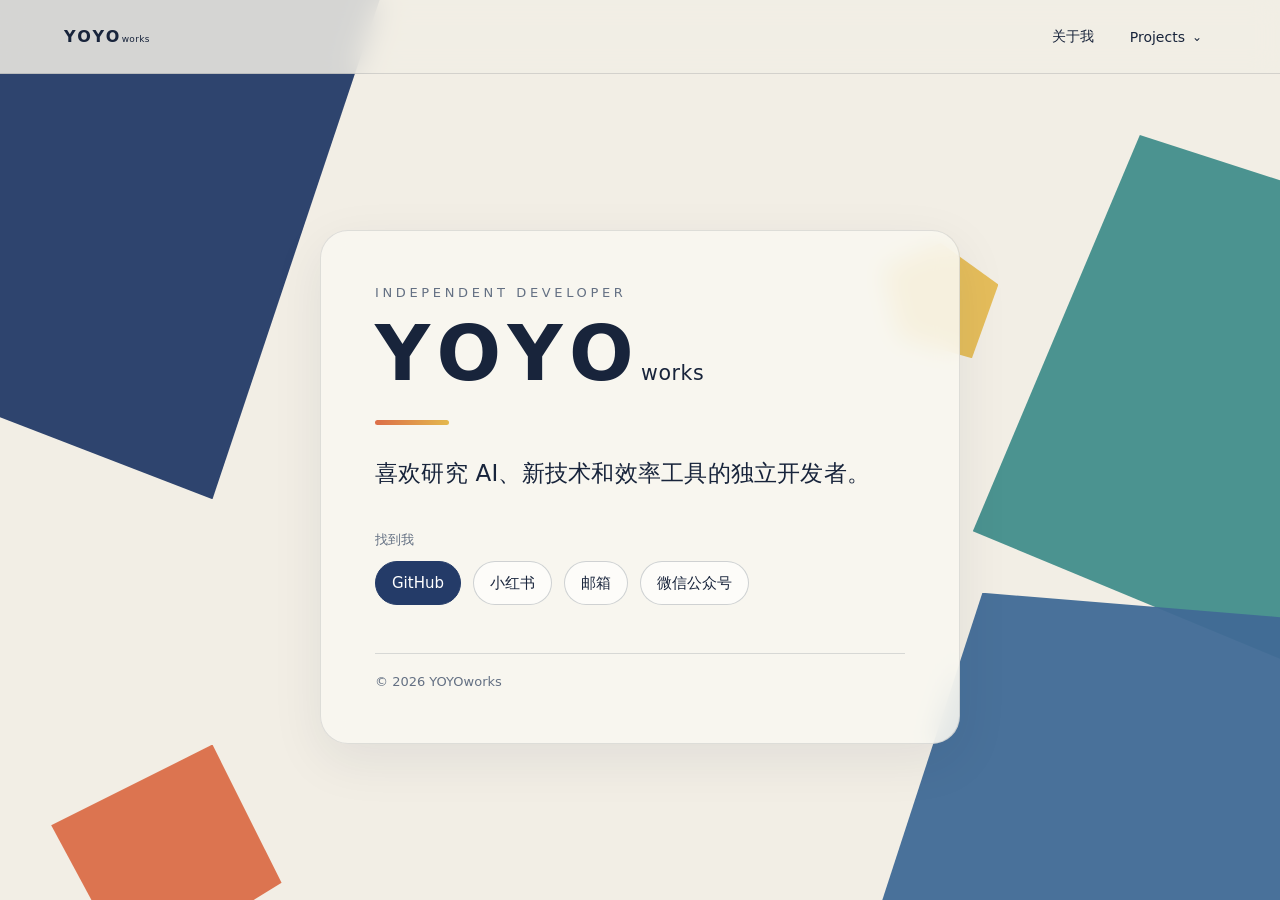
==== index.html @ 049c8920 "feat: publish YOYOworks personal site" ====
<!doctype html>
<html lang="zh-CN">
<head>
  <meta charset="utf-8">
  <meta name="viewport" content="width=device-width, initial-scale=1">
  <title>YOYOworks｜独立开发者</title>
  <meta name="description" content="YOYOworks：喜欢研究 AI、新技术和效率工具的独立开发者。">
  <meta name="theme-color" content="#f2eee5">
  <meta name="color-scheme" content="light">
  <link rel="canonical" href="https://yoyoworks.github.io/">
  <style>
    :root {
      --paper: #f2eee5;
      --ink: #18243b;
      --muted: #647083;
      --navy: #243b68;
      --blue: #416b96;
      --teal: #438f8c;
      --coral: #dc6e48;
      --gold: #e4b84d;
      --line: rgba(24, 36, 59, 0.14);
      --surface: rgba(249, 247, 241, 0.88);
      --surface-solid: #fbfaf6;
      --shadow: 0 18px 50px rgba(24, 36, 59, 0.13);
    }
    * { box-sizing: border-box; }
    html { scroll-behavior: smooth; }
    body {
      min-width: 320px;
      min-height: 100vh;
      margin: 0;
      color: var(--ink);
      background: var(--paper);
      font-family: Inter, ui-sans-serif, system-ui, -apple-system, BlinkMacSystemFont, "Segoe UI", "PingFang SC", "Hiragino Sans GB", "Microsoft YaHei", sans-serif;
      -webkit-font-smoothing: antialiased;
    }
    a, button, summary { -webkit-tap-highlight-color: transparent; }
    a:focus-visible, button:focus-visible, summary:focus-visible {
      outline: 3px solid rgba(65, 107, 150, 0.42);
      outline-offset: 3px;
    }
    .site-shell {
      position: relative;
      min-height: 100vh;
      overflow: hidden;
      isolation: isolate;
    }
    .site-nav {
      position: relative;
      z-index: 20;
      display: flex;
      align-items: center;
      justify-content: space-between;
      gap: 20px;
      min-height: 74px;
      padding: 16px clamp(20px, 5vw, 68px);
      border-bottom: 1px solid var(--line);
      background: rgba(242, 238, 229, 0.86);
      backdrop-filter: blur(14px);
      -webkit-backdrop-filter: blur(14px);
    }
    .brand {
      display: inline-flex;
      align-items: baseline;
      color: var(--ink);
      font-size: 16px;
      font-weight: 650;
      letter-spacing: 0.14em;
      text-decoration: none;
      white-space: nowrap;
    }
    .brand-works {
      font-size: 9px;
      font-weight: 400;
      letter-spacing: 0.04em;
    }
    .nav-links {
      display: flex;
      align-items: center;
      gap: 8px;
    }
    .nav-link, .projects-summary {
      display: inline-flex;
      align-items: center;
      min-height: 40px;
      padding: 0 14px;
      border: 0;
      border-radius: 999px;
      color: var(--ink);
      background: transparent;
      font: inherit;
      font-size: 14px;
      text-decoration: none;
      cursor: pointer;
      transition: background 160ms ease;
    }
    .nav-link:hover, .projects-summary:hover { background: rgba(255, 255, 255, 0.72); }
    .projects-menu { position: relative; }
    .projects-summary { list-style: none; }
    .projects-summary::-webkit-details-marker { display: none; }
    .projects-summary::after {
      content: "⌄";
      margin-left: 7px;
      font-size: 12px;
      transition: transform 160ms ease;
    }
    .projects-menu[open] .projects-summary::after { transform: rotate(180deg); }
    .projects-list {
      position: absolute;
      top: calc(100% + 10px);
      right: 0;
      width: 220px;
      padding: 8px;
      border: 1px solid var(--line);
      border-radius: 16px;
      background: rgba(251, 249, 243, 0.98);
      box-shadow: var(--shadow);
      backdrop-filter: blur(14px);
      -webkit-backdrop-filter: blur(14px);
    }
    .project-item {
      display: block;
      padding: 12px 13px;
      border-radius: 11px;
      color: var(--ink);
      text-decoration: none;
      transition: background 160ms ease;
    }
    .project-item:hover { background: rgba(65, 107, 150, 0.10); }
    .project-title {
      display: flex;
      align-items: center;
      justify-content: space-between;
      gap: 10px;
      font-size: 14px;
      font-weight: 600;
    }
    .project-meta {
      display: block;
      margin-top: 4px;
      color: var(--muted);
      font-size: 12px;
    }
    .hero {
      display: grid;
      min-height: calc(100vh - 74px);
      place-items: center;
      padding: clamp(40px, 8vw, 96px) 20px;
    }
    .hero-card {
      width: min(100%, 640px);
      padding: clamp(28px, 6vw, 54px);
      border: 1px solid rgba(24, 36, 59, 0.12);
      border-radius: 28px;
      background: var(--surface);
      box-shadow: 0 16px 52px rgba(24, 36, 59, 0.08);
      backdrop-filter: blur(12px);
      -webkit-backdrop-filter: blur(12px);
    }
    .eyebrow {
      margin: 0 0 16px;
      color: var(--muted);
      font-size: 13px;
      letter-spacing: 0.28em;
      text-transform: uppercase;
    }
    .hero-name {
      display: inline-flex;
      align-items: baseline;
      margin: 0;
      color: var(--ink);
      font-size: clamp(46px, 10vw, 76px);
      line-height: 1;
      letter-spacing: 0.12em;
    }
    .hero-name-main { font-weight: 560; }
    .hero-name-works {
      margin-left: -0.08em;
      font-size: 0.27em;
      font-weight: 400;
      letter-spacing: 0.03em;
    }
    .accent-line {
      width: 74px;
      height: 5px;
      margin: 28px 0;
      border-radius: 999px;
      background: linear-gradient(90deg, var(--coral), var(--gold));
    }
    .intro {
      max-width: 500px;
      margin: 0;
      font-size: clamp(19px, 3vw, 23px);
      line-height: 1.75;
      letter-spacing: 0.01em;
    }
    .contact-block { margin-top: 38px; }
    .contact-label {
      margin: 0 0 12px;
      color: var(--muted);
      font-size: 13px;
    }
    .contact-links {
      display: flex;
      flex-wrap: wrap;
      gap: 12px;
    }
    .contact-link {
      display: inline-flex;
      align-items: center;
      justify-content: center;
      min-height: 44px;
      padding: 0.7rem 1rem;
      border: 1px solid rgba(24, 36, 59, 0.20);
      border-radius: 999px;
      color: var(--ink);
      background: rgba(255, 255, 255, 0.64);
      font: inherit;
      font-size: 15px;
      text-decoration: none;
      cursor: pointer;
      transition: transform 160ms ease, background 160ms ease, border-color 160ms ease;
    }
    .contact-link:hover {
      transform: translateY(-2px);
      border-color: var(--blue);
      background: #fff;
    }
    .contact-link.primary {
      border-color: var(--navy);
      color: #fff;
      background: var(--navy);
    }
    .contact-link.primary:hover { background: var(--blue); }
    .site-footer {
      margin-top: 48px;
      padding-top: 20px;
      border-top: 1px solid var(--line);
      color: var(--muted);
      font-size: 13px;
    }
    .shape {
      position: absolute;
      z-index: -1;
      opacity: 0.95;
      pointer-events: none;
    }
    .shape-a {
      width: min(44vw, 620px);
      height: min(46vw, 610px);
      left: -12vw;
      top: -7vw;
      background: var(--navy);
      clip-path: polygon(0 0, 100% 0, 65% 100%, 0 76%);
    }
    .shape-b {
      width: min(29vw, 430px);
      height: min(43vw, 570px);
      right: -5vw;
      top: 15vh;
      background: var(--teal);
      clip-path: polygon(45% 0, 100% 12%, 100% 100%, 0 72%);
    }
    .shape-c {
      width: min(43vw, 650px);
      height: min(33vw, 470px);
      right: -9vw;
      bottom: -9vw;
      background: var(--blue);
      clip-path: polygon(25% 0, 100% 8%, 100% 100%, 0 100%);
    }
    .shape-d {
      width: clamp(150px, 18vw, 260px);
      height: clamp(150px, 18vw, 260px);
      left: 4vw;
      bottom: -75px;
      background: var(--coral);
      clip-path: polygon(0 35%, 70% 0, 100% 60%, 35% 100%);
    }
    .shape-e {
      width: clamp(82px, 9vw, 132px);
      height: clamp(82px, 9vw, 132px);
      right: 22vw;
      top: 27vh;
      background: var(--gold);
      clip-path: polygon(50% 0, 100% 36%, 77% 100%, 14% 82%, 0 22%);
      opacity: 0.9;
    }
    .qr-dialog {
      width: min(calc(100% - 32px), 360px);
      padding: 0;
      border: 1px solid rgba(24, 36, 59, 0.16);
      border-radius: 24px;
      color: var(--ink);
      background: var(--surface-solid);
      box-shadow: var(--shadow);
    }
    .qr-dialog::backdrop {
      background: rgba(19, 28, 45, 0.55);
      backdrop-filter: blur(8px);
      -webkit-backdrop-filter: blur(8px);
    }
    .qr-content {
      padding: 24px;
      text-align: center;
    }
    .qr-title {
      margin: 0;
      font-size: 21px;
      font-weight: 600;
    }
    .qr-copy {
      margin: 8px 0 18px;
      color: var(--muted);
      font-size: 14px;
      line-height: 1.6;
    }
    .qr-image {
      display: block;
      width: min(100%, 250px);
      height: auto;
      margin: 0 auto 20px;
      border: 10px solid #fff;
      border-radius: 14px;
      outline: 1px solid rgba(24, 36, 59, 0.12);
    }
    .close-button {
      width: 100%;
      min-height: 44px;
      border: 0;
      border-radius: 999px;
      color: #fff;
      background: var(--navy);
      font: inherit;
      cursor: pointer;
    }
    .close-button:hover { background: var(--blue); }
    @media (max-width: 640px) {
      .site-nav {
        min-height: 66px;
        padding: 12px 16px;
      }
      .brand { font-size: 14px; }
      .nav-link, .projects-summary {
        min-height: 38px;
        padding: 0 10px;
        font-size: 13px;
      }
      .projects-list { width: 196px; }
      .hero {
        min-height: calc(100vh - 66px);
        padding: 42px 16px 52px;
      }
      .hero-card { border-radius: 24px; }
      .shape-a {
        width: 72vw;
        height: 66vw;
        left: -34vw;
        top: 34px;
      }
      .shape-b {
        width: 52vw;
        height: 70vw;
        right: -27vw;
        top: 18vh;
      }
      .shape-c {
        width: 75vw;
        height: 55vw;
        right: -32vw;
        bottom: -18vw;
      }
      .shape-d {
        left: -45px;
        bottom: -65px;
      }
      .shape-e {
        right: 3vw;
        top: 30vh;
      }
    }
    @media (prefers-reduced-motion: reduce) {
      html { scroll-behavior: auto; }
      *, *::before, *::after {
        transition-duration: 0.01ms !important;
        animation-duration: 0.01ms !important;
        animation-iteration-count: 1 !important;
      }
    }
  </style>
</head>
<body>
  <div class="site-shell">
    <header class="site-nav">
      <a class="brand" href="#about" aria-label="返回关于我">YOYO<span class="brand-works">works</span></a>
      <nav class="nav-links" aria-label="主导航">
        <a class="nav-link" href="#about">关于我</a>
        <details class="projects-menu">
          <summary class="projects-summary">Projects</summary>
          <div class="projects-list">
            <a class="project-item" href="https://yoyoworks.github.io/ai_free_quota/" target="_blank" rel="noreferrer">
              <span class="project-title">Free AI Quota<span aria-hidden="true">↗</span></span>
              <span class="project-meta">AI 免费额度清单</span>
            </a>
          </div>
        </details>
      </nav>
    </header>
    <div class="shape shape-a" aria-hidden="true"></div>
    <div class="shape shape-b" aria-hidden="true"></div>
    <div class="shape shape-c" aria-hidden="true"></div>
    <div class="shape shape-d" aria-hidden="true"></div>
    <div class="shape shape-e" aria-hidden="true"></div>
    <main id="about" class="hero">
      <article class="hero-card">
        <p class="eyebrow">Independent Developer</p>
        <h1 class="hero-name"><span class="hero-name-main">YOYO</span><span class="hero-name-works">works</span></h1>
        <div class="accent-line" aria-hidden="true"></div>
        <p class="intro">喜欢研究 AI、新技术和效率工具的独立开发者。</p>
        <section class="contact-block" aria-labelledby="contact-heading">
          <p id="contact-heading" class="contact-label">找到我</p>
          <div class="contact-links">
            <a class="contact-link primary" href="https://github.com/yoyoworks" target="_blank" rel="noreferrer">GitHub</a>
            <a class="contact-link" href="https://xhslink.cn/m/5k2MaxMFcjo" target="_blank" rel="noreferrer">小红书</a>
            <a class="contact-link" href="mailto:yoyoworks2026@outlook.com">邮箱</a>
            <button id="wechat-open" class="contact-link" type="button">微信公众号</button>
          </div>
        </section>
        <footer class="site-footer">© 2026 YOYOworks</footer>
      </article>
    </main>
  </div>
  <dialog id="wechat-dialog" class="qr-dialog" aria-labelledby="qr-title">
    <div class="qr-content">
      <h2 id="qr-title" class="qr-title">微信公众号</h2>
      <p class="qr-copy">使用微信扫描二维码关注。</p>
      <img class="qr-image" src="assets/wechat-qr.jpg" alt="YOYOworks 微信公众号二维码" width="430" height="430">
      <button id="wechat-close" class="close-button" type="button">关闭</button>
    </div>
  </dialog>
  <script>
    const projectsMenu = document.querySelector('.projects-menu');
    const wechatDialog = document.getElementById('wechat-dialog');
    const wechatOpen = document.getElementById('wechat-open');
    const wechatClose = document.getElementById('wechat-close');
    document.addEventListener('click', (event) => {
      if (projectsMenu && !projectsMenu.contains(event.target)) projectsMenu.removeAttribute('open');
    });
    wechatOpen.addEventListener('click', () => {
      if (typeof wechatDialog.showModal === 'function') wechatDialog.showModal();
      else wechatDialog.setAttribute('open', '');
    });
    wechatClose.addEventListener('click', () => wechatDialog.close());
    wechatDialog.addEventListener('click', (event) => {
      const rect = wechatDialog.getBoundingClientRect();
      const inside = event.clientX >= rect.left && event.clientX <= rect.right && event.clientY >= rect.top && event.clientY <= rect.bottom;
      if (!inside) wechatDialog.close();
    });
  </script>
</body>
</html>
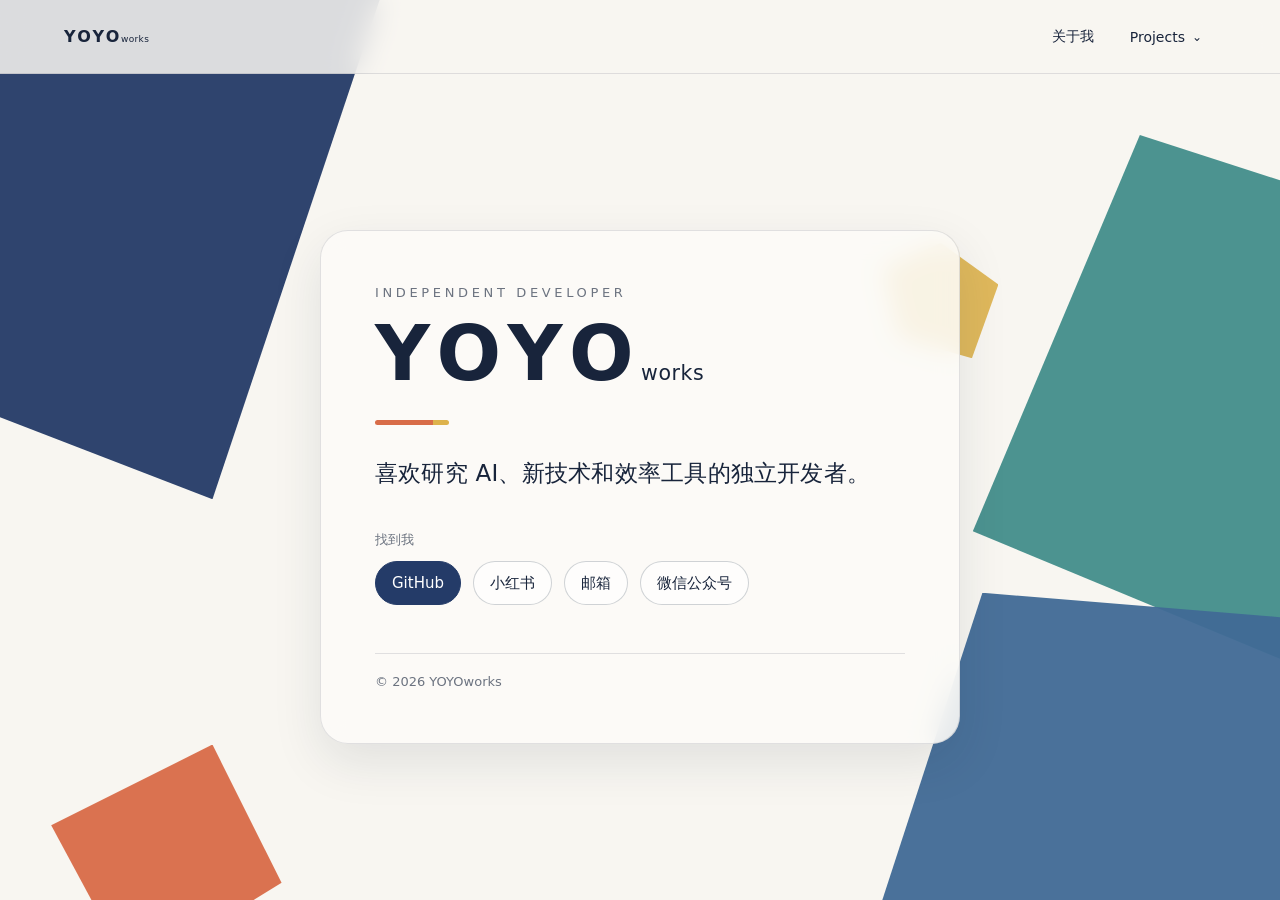
==== commit b7333f80: "feat: unify site visual theme" ====
--- a/index.html
+++ b/index.html
@@ -5,389 +5,11 @@
   <meta name="viewport" content="width=device-width, initial-scale=1">
   <title>YOYOworks｜独立开发者</title>
   <meta name="description" content="YOYOworks：喜欢研究 AI、新技术和效率工具的独立开发者。">
-  <meta name="theme-color" content="#f2eee5">
+  <meta name="theme-color" content="#f8f6f1">
   <meta name="color-scheme" content="light">
   <link rel="canonical" href="https://yoyoworks.github.io/">
-  <style>
-    :root {
-      --paper: #f2eee5;
-      --ink: #18243b;
-      --muted: #647083;
-      --navy: #243b68;
-      --blue: #416b96;
-      --teal: #438f8c;
-      --coral: #dc6e48;
-      --gold: #e4b84d;
-      --line: rgba(24, 36, 59, 0.14);
-      --surface: rgba(249, 247, 241, 0.88);
-      --surface-solid: #fbfaf6;
-      --shadow: 0 18px 50px rgba(24, 36, 59, 0.13);
-    }
-    * { box-sizing: border-box; }
-    html { scroll-behavior: smooth; }
-    body {
-      min-width: 320px;
-      min-height: 100vh;
-      margin: 0;
-      color: var(--ink);
-      background: var(--paper);
-      font-family: Inter, ui-sans-serif, system-ui, -apple-system, BlinkMacSystemFont, "Segoe UI", "PingFang SC", "Hiragino Sans GB", "Microsoft YaHei", sans-serif;
-      -webkit-font-smoothing: antialiased;
-    }
-    a, button, summary { -webkit-tap-highlight-color: transparent; }
-    a:focus-visible, button:focus-visible, summary:focus-visible {
-      outline: 3px solid rgba(65, 107, 150, 0.42);
-      outline-offset: 3px;
-    }
-    .site-shell {
-      position: relative;
-      min-height: 100vh;
-      overflow: hidden;
-      isolation: isolate;
-    }
-    .site-nav {
-      position: relative;
-      z-index: 20;
-      display: flex;
-      align-items: center;
-      justify-content: space-between;
-      gap: 20px;
-      min-height: 74px;
-      padding: 16px clamp(20px, 5vw, 68px);
-      border-bottom: 1px solid var(--line);
-      background: rgba(242, 238, 229, 0.86);
-      backdrop-filter: blur(14px);
-      -webkit-backdrop-filter: blur(14px);
-    }
-    .brand {
-      display: inline-flex;
-      align-items: baseline;
-      color: var(--ink);
-      font-size: 16px;
-      font-weight: 650;
-      letter-spacing: 0.14em;
-      text-decoration: none;
-      white-space: nowrap;
-    }
-    .brand-works {
-      font-size: 9px;
-      font-weight: 400;
-      letter-spacing: 0.04em;
-    }
-    .nav-links {
-      display: flex;
-      align-items: center;
-      gap: 8px;
-    }
-    .nav-link, .projects-summary {
-      display: inline-flex;
-      align-items: center;
-      min-height: 40px;
-      padding: 0 14px;
-      border: 0;
-      border-radius: 999px;
-      color: var(--ink);
-      background: transparent;
-      font: inherit;
-      font-size: 14px;
-      text-decoration: none;
-      cursor: pointer;
-      transition: background 160ms ease;
-    }
-    .nav-link:hover, .projects-summary:hover { background: rgba(255, 255, 255, 0.72); }
-    .projects-menu { position: relative; }
-    .projects-summary { list-style: none; }
-    .projects-summary::-webkit-details-marker { display: none; }
-    .projects-summary::after {
-      content: "⌄";
-      margin-left: 7px;
-      font-size: 12px;
-      transition: transform 160ms ease;
-    }
-    .projects-menu[open] .projects-summary::after { transform: rotate(180deg); }
-    .projects-list {
-      position: absolute;
-      top: calc(100% + 10px);
-      right: 0;
-      width: 220px;
-      padding: 8px;
-      border: 1px solid var(--line);
-      border-radius: 16px;
-      background: rgba(251, 249, 243, 0.98);
-      box-shadow: var(--shadow);
-      backdrop-filter: blur(14px);
-      -webkit-backdrop-filter: blur(14px);
-    }
-    .project-item {
-      display: block;
-      padding: 12px 13px;
-      border-radius: 11px;
-      color: var(--ink);
-      text-decoration: none;
-      transition: background 160ms ease;
-    }
-    .project-item:hover { background: rgba(65, 107, 150, 0.10); }
-    .project-title {
-      display: flex;
-      align-items: center;
-      justify-content: space-between;
-      gap: 10px;
-      font-size: 14px;
-      font-weight: 600;
-    }
-    .project-meta {
-      display: block;
-      margin-top: 4px;
-      color: var(--muted);
-      font-size: 12px;
-    }
-    .hero {
-      display: grid;
-      min-height: calc(100vh - 74px);
-      place-items: center;
-      padding: clamp(40px, 8vw, 96px) 20px;
-    }
-    .hero-card {
-      width: min(100%, 640px);
-      padding: clamp(28px, 6vw, 54px);
-      border: 1px solid rgba(24, 36, 59, 0.12);
-      border-radius: 28px;
-      background: var(--surface);
-      box-shadow: 0 16px 52px rgba(24, 36, 59, 0.08);
-      backdrop-filter: blur(12px);
-      -webkit-backdrop-filter: blur(12px);
-    }
-    .eyebrow {
-      margin: 0 0 16px;
-      color: var(--muted);
-      font-size: 13px;
-      letter-spacing: 0.28em;
-      text-transform: uppercase;
-    }
-    .hero-name {
-      display: inline-flex;
-      align-items: baseline;
-      margin: 0;
-      color: var(--ink);
-      font-size: clamp(46px, 10vw, 76px);
-      line-height: 1;
-      letter-spacing: 0.12em;
-    }
-    .hero-name-main { font-weight: 560; }
-    .hero-name-works {
-      margin-left: -0.08em;
-      font-size: 0.27em;
-      font-weight: 400;
-      letter-spacing: 0.03em;
-    }
-    .accent-line {
-      width: 74px;
-      height: 5px;
-      margin: 28px 0;
-      border-radius: 999px;
-      background: linear-gradient(90deg, var(--coral), var(--gold));
-    }
-    .intro {
-      max-width: 500px;
-      margin: 0;
-      font-size: clamp(19px, 3vw, 23px);
-      line-height: 1.75;
-      letter-spacing: 0.01em;
-    }
-    .contact-block { margin-top: 38px; }
-    .contact-label {
-      margin: 0 0 12px;
-      color: var(--muted);
-      font-size: 13px;
-    }
-    .contact-links {
-      display: flex;
-      flex-wrap: wrap;
-      gap: 12px;
-    }
-    .contact-link {
-      display: inline-flex;
-      align-items: center;
-      justify-content: center;
-      min-height: 44px;
-      padding: 0.7rem 1rem;
-      border: 1px solid rgba(24, 36, 59, 0.20);
-      border-radius: 999px;
-      color: var(--ink);
-      background: rgba(255, 255, 255, 0.64);
-      font: inherit;
-      font-size: 15px;
-      text-decoration: none;
-      cursor: pointer;
-      transition: transform 160ms ease, background 160ms ease, border-color 160ms ease;
-    }
-    .contact-link:hover {
-      transform: translateY(-2px);
-      border-color: var(--blue);
-      background: #fff;
-    }
-    .contact-link.primary {
-      border-color: var(--navy);
-      color: #fff;
-      background: var(--navy);
-    }
-    .contact-link.primary:hover { background: var(--blue); }
-    .site-footer {
-      margin-top: 48px;
-      padding-top: 20px;
-      border-top: 1px solid var(--line);
-      color: var(--muted);
-      font-size: 13px;
-    }
-    .shape {
-      position: absolute;
-      z-index: -1;
-      opacity: 0.95;
-      pointer-events: none;
-    }
-    .shape-a {
-      width: min(44vw, 620px);
-      height: min(46vw, 610px);
-      left: -12vw;
-      top: -7vw;
-      background: var(--navy);
-      clip-path: polygon(0 0, 100% 0, 65% 100%, 0 76%);
-    }
-    .shape-b {
-      width: min(29vw, 430px);
-      height: min(43vw, 570px);
-      right: -5vw;
-      top: 15vh;
-      background: var(--teal);
-      clip-path: polygon(45% 0, 100% 12%, 100% 100%, 0 72%);
-    }
-    .shape-c {
-      width: min(43vw, 650px);
-      height: min(33vw, 470px);
-      right: -9vw;
-      bottom: -9vw;
-      background: var(--blue);
-      clip-path: polygon(25% 0, 100% 8%, 100% 100%, 0 100%);
-    }
-    .shape-d {
-      width: clamp(150px, 18vw, 260px);
-      height: clamp(150px, 18vw, 260px);
-      left: 4vw;
-      bottom: -75px;
-      background: var(--coral);
-      clip-path: polygon(0 35%, 70% 0, 100% 60%, 35% 100%);
-    }
-    .shape-e {
-      width: clamp(82px, 9vw, 132px);
-      height: clamp(82px, 9vw, 132px);
-      right: 22vw;
-      top: 27vh;
-      background: var(--gold);
-      clip-path: polygon(50% 0, 100% 36%, 77% 100%, 14% 82%, 0 22%);
-      opacity: 0.9;
-    }
-    .qr-dialog {
-      width: min(calc(100% - 32px), 360px);
-      padding: 0;
-      border: 1px solid rgba(24, 36, 59, 0.16);
-      border-radius: 24px;
-      color: var(--ink);
-      background: var(--surface-solid);
-      box-shadow: var(--shadow);
-    }
-    .qr-dialog::backdrop {
-      background: rgba(19, 28, 45, 0.55);
-      backdrop-filter: blur(8px);
-      -webkit-backdrop-filter: blur(8px);
-    }
-    .qr-content {
-      padding: 24px;
-      text-align: center;
-    }
-    .qr-title {
-      margin: 0;
-      font-size: 21px;
-      font-weight: 600;
-    }
-    .qr-copy {
-      margin: 8px 0 18px;
-      color: var(--muted);
-      font-size: 14px;
-      line-height: 1.6;
-    }
-    .qr-image {
-      display: block;
-      width: min(100%, 250px);
-      height: auto;
-      margin: 0 auto 20px;
-      border: 10px solid #fff;
-      border-radius: 14px;
-      outline: 1px solid rgba(24, 36, 59, 0.12);
-    }
-    .close-button {
-      width: 100%;
-      min-height: 44px;
-      border: 0;
-      border-radius: 999px;
-      color: #fff;
-      background: var(--navy);
-      font: inherit;
-      cursor: pointer;
-    }
-    .close-button:hover { background: var(--blue); }
-    @media (max-width: 640px) {
-      .site-nav {
-        min-height: 66px;
-        padding: 12px 16px;
-      }
-      .brand { font-size: 14px; }
-      .nav-link, .projects-summary {
-        min-height: 38px;
-        padding: 0 10px;
-        font-size: 13px;
-      }
-      .projects-list { width: 196px; }
-      .hero {
-        min-height: calc(100vh - 66px);
-        padding: 42px 16px 52px;
-      }
-      .hero-card { border-radius: 24px; }
-      .shape-a {
-        width: 72vw;
-        height: 66vw;
-        left: -34vw;
-        top: 34px;
-      }
-      .shape-b {
-        width: 52vw;
-        height: 70vw;
-        right: -27vw;
-        top: 18vh;
-      }
-      .shape-c {
-        width: 75vw;
-        height: 55vw;
-        right: -32vw;
-        bottom: -18vw;
-      }
-      .shape-d {
-        left: -45px;
-        bottom: -65px;
-      }
-      .shape-e {
-        right: 3vw;
-        top: 30vh;
-      }
-    }
-    @media (prefers-reduced-motion: reduce) {
-      html { scroll-behavior: auto; }
-      *, *::before, *::after {
-        transition-duration: 0.01ms !important;
-        animation-duration: 0.01ms !important;
-        animation-iteration-count: 1 !important;
-      }
-    }
-  </style>
+  <link rel="stylesheet" href="assets/theme.css">
+  <link rel="stylesheet" href="assets/home.css">
 </head>
 <body>
   <div class="site-shell">
@@ -406,15 +28,19 @@
         </details>
       </nav>
     </header>
+
     <div class="shape shape-a" aria-hidden="true"></div>
     <div class="shape shape-b" aria-hidden="true"></div>
     <div class="shape shape-c" aria-hidden="true"></div>
     <div class="shape shape-d" aria-hidden="true"></div>
     <div class="shape shape-e" aria-hidden="true"></div>
+
     <main id="about" class="hero">
       <article class="hero-card">
         <p class="eyebrow">Independent Developer</p>
-        <h1 class="hero-name"><span class="hero-name-main">YOYO</span><span class="hero-name-works">works</span></h1>
+        <h1 class="hero-name">
+          <span class="hero-name-main">YOYO</span><span class="hero-name-works">works</span>
+        </h1>
         <div class="accent-line" aria-hidden="true"></div>
         <p class="intro">喜欢研究 AI、新技术和效率工具的独立开发者。</p>
         <section class="contact-block" aria-labelledby="contact-heading">
@@ -430,32 +56,16 @@
       </article>
     </main>
   </div>
+
   <dialog id="wechat-dialog" class="qr-dialog" aria-labelledby="qr-title">
     <div class="qr-content">
       <h2 id="qr-title" class="qr-title">微信公众号</h2>
       <p class="qr-copy">使用微信扫描二维码关注。</p>
-      <img class="qr-image" src="assets/wechat-qr.jpg" alt="YOYOworks 微信公众号二维码" width="430" height="430">
+      <img class="qr-image" src="assets/wechat-qr.png" alt="YOYOworks 微信公众号二维码" width="220" height="220">
       <button id="wechat-close" class="close-button" type="button">关闭</button>
     </div>
   </dialog>
-  <script>
-    const projectsMenu = document.querySelector('.projects-menu');
-    const wechatDialog = document.getElementById('wechat-dialog');
-    const wechatOpen = document.getElementById('wechat-open');
-    const wechatClose = document.getElementById('wechat-close');
-    document.addEventListener('click', (event) => {
-      if (projectsMenu && !projectsMenu.contains(event.target)) projectsMenu.removeAttribute('open');
-    });
-    wechatOpen.addEventListener('click', () => {
-      if (typeof wechatDialog.showModal === 'function') wechatDialog.showModal();
-      else wechatDialog.setAttribute('open', '');
-    });
-    wechatClose.addEventListener('click', () => wechatDialog.close());
-    wechatDialog.addEventListener('click', (event) => {
-      const rect = wechatDialog.getBoundingClientRect();
-      const inside = event.clientX >= rect.left && event.clientX <= rect.right && event.clientY >= rect.top && event.clientY <= rect.bottom;
-      if (!inside) wechatDialog.close();
-    });
-  </script>
+
+  <script src="assets/site.js"></script>
 </body>
 </html>
--- a/assets/theme.css
+++ b/assets/theme.css
@@ -0,0 +1,320 @@
+:root {
+  --yw-paper: #f8f6f1;
+  --yw-surface: #fcfbf7;
+  --yw-surface-glass: rgba(252, 251, 247, 0.88);
+  --yw-ink: #18243b;
+  --yw-muted: #6c7380;
+  --yw-line: rgba(24, 36, 59, 0.12);
+  --yw-navy: #243b68;
+  --yw-blue: #416b96;
+  --yw-teal: #438f8c;
+  --yw-coral: #d86c48;
+  --yw-gold: #ddb24c;
+  --yw-shadow: 0 18px 50px rgba(24, 36, 59, 0.10);
+}
+
+* {
+  box-sizing: border-box;
+}
+
+html {
+  scroll-behavior: smooth;
+}
+
+body {
+  min-width: 320px;
+  min-height: 100vh;
+  margin: 0;
+  color: var(--yw-ink);
+  background: var(--yw-paper);
+  font-family: Inter, ui-sans-serif, system-ui, -apple-system, BlinkMacSystemFont, "Segoe UI", "PingFang SC", "Hiragino Sans GB", "Microsoft YaHei", sans-serif;
+  -webkit-font-smoothing: antialiased;
+}
+
+a,
+button,
+summary {
+  -webkit-tap-highlight-color: transparent;
+}
+
+a:focus-visible,
+button:focus-visible,
+summary:focus-visible {
+  outline: 3px solid rgba(65, 107, 150, 0.42);
+  outline-offset: 3px;
+}
+
+.site-nav {
+  position: relative;
+  z-index: 40;
+  display: flex;
+  align-items: center;
+  justify-content: space-between;
+  gap: 20px;
+  min-height: 74px;
+  padding: 16px clamp(20px, 5vw, 68px);
+  border-bottom: 1px solid var(--yw-line);
+  background: rgba(248, 246, 241, 0.86);
+  backdrop-filter: blur(14px);
+  -webkit-backdrop-filter: blur(14px);
+}
+
+.brand {
+  display: inline-flex;
+  align-items: baseline;
+  color: var(--yw-ink);
+  font-size: 16px;
+  font-weight: 700;
+  letter-spacing: 0.14em;
+  text-decoration: none;
+  white-space: nowrap;
+}
+
+.brand-works {
+  margin-left: -0.08em;
+  font-size: 9px;
+  font-weight: 400;
+  letter-spacing: 0.04em;
+}
+
+.nav-links {
+  display: flex;
+  align-items: center;
+  gap: 8px;
+}
+
+.nav-link,
+.projects-summary {
+  display: inline-flex;
+  align-items: center;
+  min-height: 40px;
+  padding: 0 14px;
+  border: 0;
+  border-radius: 999px;
+  color: var(--yw-ink);
+  background: transparent;
+  font: inherit;
+  font-size: 14px;
+  text-decoration: none;
+  cursor: pointer;
+  transition: background 160ms ease;
+}
+
+.nav-link:hover,
+.projects-summary:hover {
+  background: rgba(255, 255, 255, 0.72);
+}
+
+.projects-menu {
+  position: relative;
+}
+
+.projects-summary {
+  list-style: none;
+}
+
+.projects-summary::-webkit-details-marker {
+  display: none;
+}
+
+.projects-summary::after {
+  content: "⌄";
+  margin-left: 7px;
+  font-size: 12px;
+  transition: transform 160ms ease;
+}
+
+.projects-menu[open] .projects-summary::after {
+  transform: rotate(180deg);
+}
+
+.projects-list {
+  position: absolute;
+  top: calc(100% + 10px);
+  right: 0;
+  width: 220px;
+  padding: 8px;
+  border: 1px solid var(--yw-line);
+  border-radius: 16px;
+  background: rgba(252, 251, 247, 0.98);
+  box-shadow: var(--yw-shadow);
+  backdrop-filter: blur(14px);
+  -webkit-backdrop-filter: blur(14px);
+}
+
+.project-item {
+  display: block;
+  padding: 12px 13px;
+  border-radius: 11px;
+  color: var(--yw-ink);
+  text-decoration: none;
+  transition: background 160ms ease;
+}
+
+.project-item:hover {
+  background: rgba(65, 107, 150, 0.10);
+}
+
+.project-title {
+  display: flex;
+  align-items: center;
+  justify-content: space-between;
+  gap: 10px;
+  font-size: 14px;
+  font-weight: 600;
+}
+
+.project-meta {
+  display: block;
+  margin-top: 4px;
+  color: var(--yw-muted);
+  font-size: 12px;
+}
+
+.glass-card {
+  border: 1px solid var(--yw-line);
+  background: var(--yw-surface-glass);
+  box-shadow: var(--yw-shadow);
+  backdrop-filter: blur(12px);
+  -webkit-backdrop-filter: blur(12px);
+}
+
+.button,
+.contact-link {
+  display: inline-flex;
+  align-items: center;
+  justify-content: center;
+  min-height: 44px;
+  padding: 0.7rem 1rem;
+  border: 1px solid rgba(24, 36, 59, 0.20);
+  border-radius: 999px;
+  color: var(--yw-ink);
+  background: rgba(255, 255, 255, 0.64);
+  font: inherit;
+  font-size: 15px;
+  text-decoration: none;
+  cursor: pointer;
+  transition: transform 160ms ease, background 160ms ease, border-color 160ms ease;
+}
+
+.button:hover,
+.contact-link:hover {
+  transform: translateY(-2px);
+  border-color: var(--yw-blue);
+  background: #fff;
+}
+
+.button.primary,
+.contact-link.primary {
+  border-color: var(--yw-navy);
+  color: #fff;
+  background: var(--yw-navy);
+}
+
+.button.primary:hover,
+.contact-link.primary:hover {
+  background: var(--yw-blue);
+}
+
+.site-footer {
+  margin-top: 48px;
+  padding-top: 20px;
+  border-top: 1px solid var(--yw-line);
+  color: var(--yw-muted);
+  font-size: 13px;
+}
+
+.qr-dialog {
+  width: min(calc(100% - 32px), 360px);
+  padding: 0;
+  border: 1px solid var(--yw-line);
+  border-radius: 24px;
+  color: var(--yw-ink);
+  background: var(--yw-surface);
+  box-shadow: var(--yw-shadow);
+}
+
+.qr-dialog::backdrop {
+  background: rgba(19, 28, 45, 0.55);
+  backdrop-filter: blur(8px);
+  -webkit-backdrop-filter: blur(8px);
+}
+
+.qr-content {
+  padding: 24px;
+  text-align: center;
+}
+
+.qr-title {
+  margin: 0;
+  font-size: 21px;
+  font-weight: 600;
+}
+
+.qr-copy {
+  margin: 8px 0 18px;
+  color: var(--yw-muted);
+  font-size: 14px;
+  line-height: 1.6;
+}
+
+.qr-image {
+  display: block;
+  width: min(100%, 250px);
+  height: auto;
+  margin: 0 auto 20px;
+  border: 10px solid #fff;
+  border-radius: 14px;
+  outline: 1px solid var(--yw-line);
+}
+
+.close-button {
+  width: 100%;
+  min-height: 44px;
+  border: 0;
+  border-radius: 999px;
+  color: #fff;
+  background: var(--yw-navy);
+  font: inherit;
+  cursor: pointer;
+}
+
+.close-button:hover {
+  background: var(--yw-blue);
+}
+
+@media (max-width: 640px) {
+  .site-nav {
+    min-height: 66px;
+    padding: 12px 16px;
+  }
+
+  .brand {
+    font-size: 14px;
+  }
+
+  .nav-link,
+  .projects-summary {
+    min-height: 38px;
+    padding: 0 10px;
+    font-size: 13px;
+  }
+
+  .projects-list {
+    width: 196px;
+  }
+}
+
+@media (prefers-reduced-motion: reduce) {
+  html {
+    scroll-behavior: auto;
+  }
+
+  *,
+  *::before,
+  *::after {
+    transition-duration: 0.01ms !important;
+    animation-duration: 0.01ms !important;
+    animation-iteration-count: 1 !important;
+  }
+}
--- a/assets/home.css
+++ b/assets/home.css
@@ -0,0 +1,180 @@
+.site-shell {
+  position: relative;
+  min-height: 100vh;
+  overflow: hidden;
+  isolation: isolate;
+}
+
+.hero {
+  display: grid;
+  min-height: calc(100vh - 74px);
+  place-items: center;
+  padding: clamp(40px, 8vw, 96px) 20px;
+}
+
+.hero-card {
+  width: min(100%, 640px);
+  padding: clamp(28px, 6vw, 54px);
+  border: 1px solid var(--yw-line);
+  border-radius: 28px;
+  background: var(--yw-surface-glass);
+  box-shadow: var(--yw-shadow);
+  backdrop-filter: blur(12px);
+  -webkit-backdrop-filter: blur(12px);
+}
+
+.eyebrow {
+  margin: 0 0 16px;
+  color: var(--yw-muted);
+  font-size: 13px;
+  letter-spacing: 0.28em;
+  text-transform: uppercase;
+}
+
+.hero-name {
+  display: inline-flex;
+  align-items: baseline;
+  margin: 0;
+  color: var(--yw-ink);
+  font-size: clamp(46px, 10vw, 76px);
+  line-height: 1;
+  letter-spacing: 0.12em;
+}
+
+.hero-name-main {
+  font-weight: 560;
+}
+
+.hero-name-works {
+  margin-left: -0.08em;
+  font-size: 0.27em;
+  font-weight: 400;
+  letter-spacing: 0.03em;
+}
+
+.accent-line {
+  width: 74px;
+  height: 5px;
+  margin: 28px 0;
+  border-radius: 999px;
+  background: linear-gradient(90deg, var(--yw-coral) 0 78%, var(--yw-gold) 78% 100%);
+}
+
+.intro {
+  max-width: 500px;
+  margin: 0;
+  font-size: clamp(19px, 3vw, 23px);
+  line-height: 1.75;
+  letter-spacing: 0.01em;
+}
+
+.contact-block {
+  margin-top: 38px;
+}
+
+.contact-label {
+  margin: 0 0 12px;
+  color: var(--yw-muted);
+  font-size: 13px;
+}
+
+.contact-links {
+  display: flex;
+  flex-wrap: wrap;
+  gap: 12px;
+}
+
+.shape {
+  position: absolute;
+  z-index: -1;
+  opacity: 0.95;
+  pointer-events: none;
+}
+
+.shape-a {
+  width: min(44vw, 620px);
+  height: min(46vw, 610px);
+  left: -12vw;
+  top: -7vw;
+  background: var(--yw-navy);
+  clip-path: polygon(0 0, 100% 0, 65% 100%, 0 76%);
+}
+
+.shape-b {
+  width: min(29vw, 430px);
+  height: min(43vw, 570px);
+  right: -5vw;
+  top: 15vh;
+  background: var(--yw-teal);
+  clip-path: polygon(45% 0, 100% 12%, 100% 100%, 0 72%);
+}
+
+.shape-c {
+  width: min(43vw, 650px);
+  height: min(33vw, 470px);
+  right: -9vw;
+  bottom: -9vw;
+  background: var(--yw-blue);
+  clip-path: polygon(25% 0, 100% 8%, 100% 100%, 0 100%);
+}
+
+.shape-d {
+  width: clamp(150px, 18vw, 260px);
+  height: clamp(150px, 18vw, 260px);
+  left: 4vw;
+  bottom: -75px;
+  background: var(--yw-coral);
+  clip-path: polygon(0 35%, 70% 0, 100% 60%, 35% 100%);
+}
+
+.shape-e {
+  width: clamp(82px, 9vw, 132px);
+  height: clamp(82px, 9vw, 132px);
+  right: 22vw;
+  top: 27vh;
+  background: var(--yw-gold);
+  clip-path: polygon(50% 0, 100% 36%, 77% 100%, 14% 82%, 0 22%);
+  opacity: 0.9;
+}
+
+@media (max-width: 640px) {
+  .hero {
+    min-height: calc(100vh - 66px);
+    padding: 42px 16px 52px;
+  }
+
+  .hero-card {
+    border-radius: 24px;
+  }
+
+  .shape-a {
+    width: 72vw;
+    height: 66vw;
+    left: -34vw;
+    top: 34px;
+  }
+
+  .shape-b {
+    width: 52vw;
+    height: 70vw;
+    right: -27vw;
+    top: 18vh;
+  }
+
+  .shape-c {
+    width: 75vw;
+    height: 55vw;
+    right: -32vw;
+    bottom: -18vw;
+  }
+
+  .shape-d {
+    left: -45px;
+    bottom: -65px;
+  }
+
+  .shape-e {
+    right: 3vw;
+    top: 30vh;
+  }
+}
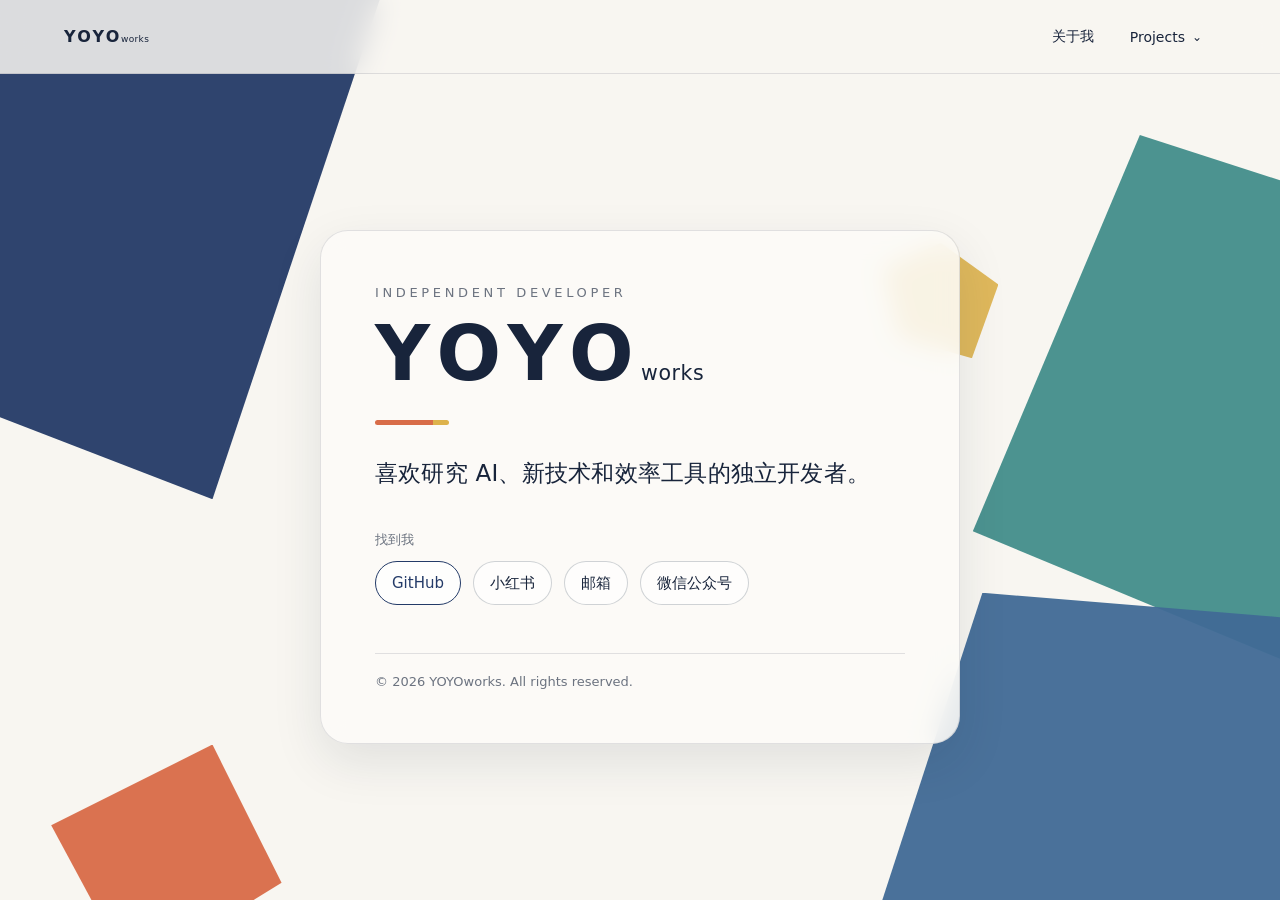
==== commit 672fcd9a: "refine quota page information hierarchy" ====
--- a/index.html
+++ b/index.html
@@ -52,7 +52,7 @@
             <button id="wechat-open" class="contact-link" type="button">微信公众号</button>
           </div>
         </section>
-        <footer class="site-footer">© 2026 YOYOworks</footer>
+        <footer class="site-footer"></footer>
       </article>
     </main>
   </div>
--- a/assets/theme.css
+++ b/assets/theme.css
@@ -96,6 +96,7 @@
   font: inherit;
   font-size: 14px;
   text-decoration: none;
+  white-space: nowrap;
   cursor: pointer;
   transition: background 160ms ease;
 }
@@ -103,6 +104,12 @@
 .nav-link:hover,
 .projects-summary:hover {
   background: rgba(255, 255, 255, 0.72);
+}
+
+.nav-language {
+  border: 1px solid var(--yw-line);
+  background: rgba(252, 251, 247, 0.72);
+  font-weight: 650;
 }
 
 .projects-menu {
@@ -207,13 +214,14 @@
 .button.primary,
 .contact-link.primary {
   border-color: var(--yw-navy);
+  color: var(--yw-navy);
+  background: rgba(255, 255, 255, 0.72);
+}
+
+.button.primary:hover,
+.contact-link.primary:hover {
   color: #fff;
   background: var(--yw-navy);
-}
-
-.button.primary:hover,
-.contact-link.primary:hover {
-  background: var(--yw-blue);
 }
 
 .site-footer {
@@ -222,6 +230,22 @@
   border-top: 1px solid var(--yw-line);
   color: var(--yw-muted);
   font-size: 13px;
+}
+
+.site-footer-legal {
+  display: block;
+  margin-top: 6px;
+}
+
+.site-footer-legal:first-child {
+  margin-top: 0;
+}
+
+.site-footer-global {
+  width: min(1180px, calc(100% - 32px));
+  margin-right: auto;
+  margin-bottom: 32px;
+  margin-left: auto;
 }
 
 .qr-dialog {
@@ -305,6 +329,33 @@
   }
 }
 
+@media (max-width: 360px) {
+  .site-nav {
+    gap: 6px;
+    padding: 10px;
+  }
+
+  .brand {
+    font-size: 13px;
+    letter-spacing: 0.1em;
+  }
+
+  .nav-links {
+    gap: 1px;
+  }
+
+  .nav-link,
+  .projects-summary {
+    min-height: 36px;
+    padding: 0 7px;
+    font-size: 12px;
+  }
+
+  .projects-summary::after {
+    margin-left: 4px;
+  }
+}
+
 @media (prefers-reduced-motion: reduce) {
   html {
     scroll-behavior: auto;
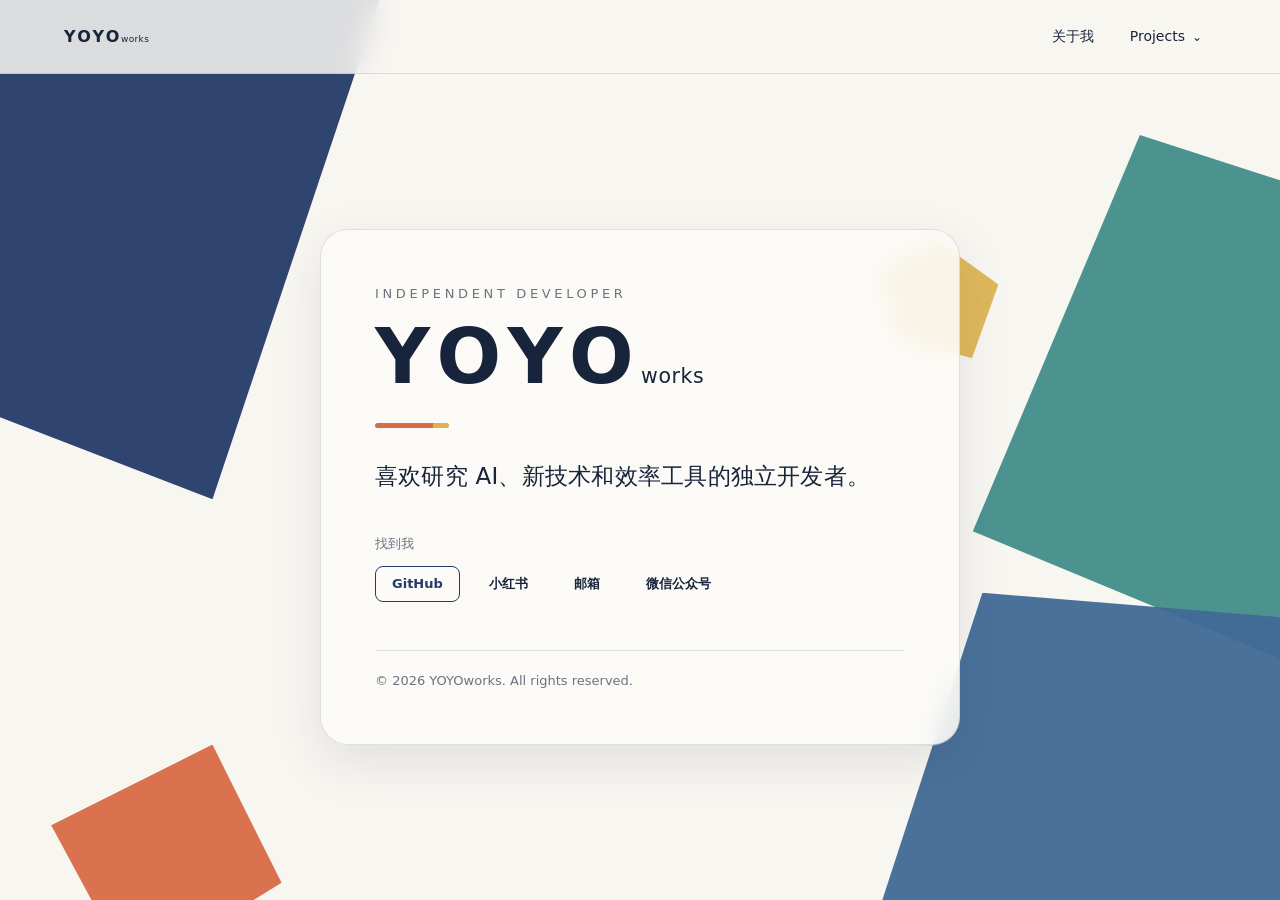
==== commit 2f3ebd0f: "feat: establish reusable YOYOworks design system" ====
--- a/index.html
+++ b/index.html
@@ -46,10 +46,10 @@
         <section class="contact-block" aria-labelledby="contact-heading">
           <p id="contact-heading" class="contact-label">找到我</p>
           <div class="contact-links">
-            <a class="contact-link primary" href="https://github.com/yoyoworks" target="_blank" rel="noreferrer">GitHub</a>
-            <a class="contact-link" href="https://xhslink.cn/m/5k2MaxMFcjo" target="_blank" rel="noreferrer">小红书</a>
-            <a class="contact-link" href="mailto:yoyoworks2026@outlook.com">邮箱</a>
-            <button id="wechat-open" class="contact-link" type="button">微信公众号</button>
+            <a class="yw-button yw-button--primary" href="https://github.com/yoyoworks" target="_blank" rel="noreferrer">GitHub</a>
+            <a class="yw-button yw-button--ghost" href="https://xhslink.cn/m/5k2MaxMFcjo" target="_blank" rel="noreferrer">小红书</a>
+            <a class="yw-button yw-button--ghost" href="mailto:yoyoworks2026@outlook.com">邮箱</a>
+            <button id="wechat-open" class="yw-button yw-button--ghost" type="button">微信公众号</button>
           </div>
         </section>
         <footer class="site-footer"></footer>
@@ -62,7 +62,7 @@
       <h2 id="qr-title" class="qr-title">微信公众号</h2>
       <p class="qr-copy">使用微信扫描二维码关注。</p>
       <img class="qr-image" src="assets/wechat-qr.png" alt="YOYOworks 微信公众号二维码" width="220" height="220">
-      <button id="wechat-close" class="close-button" type="button">关闭</button>
+      <button id="wechat-close" class="yw-button yw-button--primary close-button" type="button">关闭</button>
     </div>
   </dialog>
 
--- a/assets/theme.css
+++ b/assets/theme.css
@@ -11,6 +11,38 @@
   --yw-coral: #d86c48;
   --yw-gold: #ddb24c;
   --yw-shadow: 0 18px 50px rgba(24, 36, 59, 0.10);
+  --yw-shadow-card: 0 8px 24px rgba(24, 36, 59, 0.05);
+  --yw-tint-blue-soft: rgba(65, 107, 150, 0.06);
+  --yw-tint-blue-hover: rgba(65, 107, 150, 0.11);
+  --yw-control-line: rgba(65, 107, 150, 0.28);
+  --yw-space-1: 4px;
+  --yw-space-2: 8px;
+  --yw-space-3: 12px;
+  --yw-space-4: 16px;
+  --yw-space-6: 24px;
+  --yw-space-8: 32px;
+  --yw-space-12: 48px;
+  --yw-radius-control: 8px;
+  --yw-radius-card: 14px;
+  --yw-radius-table: 16px;
+  --yw-radius-panel: 20px;
+  --yw-radius-hero: 24px;
+  --yw-radius-pill: 999px;
+  --yw-control-sm: 36px;
+  --yw-control-md: 40px;
+  --yw-control-lg: 44px;
+  --yw-directory-action-width: 108px;
+  --yw-directory-action-width-mobile: 124px;
+  --yw-directory-platform-column: 18%;
+  --yw-directory-quota-column: 52%;
+  --yw-directory-reference-column: 15%;
+  --yw-directory-action-column: 15%;
+  --yw-directory-label-min: 84px;
+  --yw-font-label: 12px;
+  --yw-font-control: 13px;
+  --yw-font-body: 16px;
+  --yw-font-hero-compact: 26px;
+  --yw-transition-fast: 160ms ease;
 }
 
 * {
@@ -22,12 +54,13 @@
 }
 
 body {
-  min-width: 320px;
   min-height: 100vh;
   margin: 0;
   color: var(--yw-ink);
   background: var(--yw-paper);
   font-family: Inter, ui-sans-serif, system-ui, -apple-system, BlinkMacSystemFont, "Segoe UI", "PingFang SC", "Hiragino Sans GB", "Microsoft YaHei", sans-serif;
+  font-size: var(--yw-font-body);
+  line-height: 1.5;
   -webkit-font-smoothing: antialiased;
 }
 
@@ -106,12 +139,6 @@
   background: rgba(255, 255, 255, 0.72);
 }
 
-.nav-language {
-  border: 1px solid var(--yw-line);
-  background: rgba(252, 251, 247, 0.72);
-  font-weight: 650;
-}
-
 .projects-menu {
   position: relative;
 }
@@ -133,6 +160,12 @@
 
 .projects-menu[open] .projects-summary::after {
   transform: rotate(180deg);
+}
+
+.projects-summary.is-active {
+  color: var(--yw-navy);
+  background: var(--yw-tint-blue-soft);
+  font-weight: 600;
 }
 
 .projects-list {
@@ -186,42 +219,106 @@
   -webkit-backdrop-filter: blur(12px);
 }
 
-.button,
-.contact-link {
+.yw-button {
   display: inline-flex;
   align-items: center;
   justify-content: center;
-  min-height: 44px;
-  padding: 0.7rem 1rem;
-  border: 1px solid rgba(24, 36, 59, 0.20);
-  border-radius: 999px;
-  color: var(--yw-ink);
-  background: rgba(255, 255, 255, 0.64);
+  min-height: var(--yw-control-sm);
+  padding: 0 var(--yw-space-4);
+  border: 1px solid var(--yw-control-line);
+  border-radius: var(--yw-radius-control);
+  color: var(--yw-navy);
+  background: var(--yw-tint-blue-soft);
   font: inherit;
-  font-size: 15px;
-  text-decoration: none;
+  font-size: var(--yw-font-control);
+  font-weight: 600;
+  line-height: 1;
+  text-align: center;
+  text-decoration: none;
+  white-space: nowrap;
   cursor: pointer;
-  transition: transform 160ms ease, background 160ms ease, border-color 160ms ease;
-}
-
-.button:hover,
-.contact-link:hover {
-  transform: translateY(-2px);
+  transition:
+    color var(--yw-transition-fast),
+    background var(--yw-transition-fast),
+    border-color var(--yw-transition-fast);
+}
+
+.yw-button:hover {
   border-color: var(--yw-blue);
-  background: #fff;
-}
-
-.button.primary,
-.contact-link.primary {
+  background: var(--yw-tint-blue-hover);
+}
+
+.yw-button--primary {
   border-color: var(--yw-navy);
   color: var(--yw-navy);
-  background: rgba(255, 255, 255, 0.72);
-}
-
-.button.primary:hover,
-.contact-link.primary:hover {
+  background: var(--yw-surface);
+}
+
+.yw-button--primary:hover {
   color: #fff;
   background: var(--yw-navy);
+}
+
+.yw-button--secondary {
+  color: var(--yw-navy);
+}
+
+.yw-button--ghost {
+  border-color: transparent;
+  color: var(--yw-ink);
+  background: transparent;
+}
+
+.yw-language-switch {
+  display: inline-flex;
+  min-height: var(--yw-control-sm);
+  align-items: center;
+  justify-content: center;
+  padding: 0 var(--yw-space-3);
+  border: 1px solid var(--yw-line);
+  border-radius: var(--yw-radius-pill);
+  color: var(--yw-ink);
+  background: rgba(252, 251, 247, 0.72);
+  font: inherit;
+  font-size: var(--yw-font-control);
+  font-weight: 600;
+  line-height: 1;
+  text-decoration: none;
+  white-space: nowrap;
+  cursor: pointer;
+  transition:
+    background var(--yw-transition-fast),
+    border-color var(--yw-transition-fast);
+}
+
+.yw-language-switch:hover {
+  border-color: var(--yw-blue);
+  background: var(--yw-surface);
+}
+
+.yw-text-link {
+  display: inline-flex;
+  align-items: baseline;
+  gap: var(--yw-space-1);
+  color: var(--yw-blue);
+  font-size: 14px;
+  font-weight: 500;
+  line-height: 1.35;
+  text-decoration: none;
+  border-bottom: 1px solid rgba(65, 107, 150, 0.32);
+  transition:
+    color var(--yw-transition-fast),
+    border-color var(--yw-transition-fast);
+}
+
+.yw-text-link:hover {
+  color: var(--yw-navy);
+  border-color: var(--yw-navy);
+}
+
+.yw-text-link--external::after {
+  content: "↗";
+  font-size: 0.86em;
 }
 
 .site-footer {
@@ -294,17 +391,6 @@
 
 .close-button {
   width: 100%;
-  min-height: 44px;
-  border: 0;
-  border-radius: 999px;
-  color: #fff;
-  background: var(--yw-navy);
-  font: inherit;
-  cursor: pointer;
-}
-
-.close-button:hover {
-  background: var(--yw-blue);
 }
 
 @media (max-width: 640px) {
@@ -324,6 +410,11 @@
     font-size: 13px;
   }
 
+  .yw-language-switch {
+    min-height: var(--yw-control-sm);
+    padding: 0 var(--yw-space-3);
+  }
+
   .projects-list {
     width: 196px;
   }
@@ -349,6 +440,12 @@
     min-height: 36px;
     padding: 0 7px;
     font-size: 12px;
+  }
+
+  .yw-language-switch {
+    min-height: var(--yw-control-sm);
+    padding: 0 var(--yw-space-2);
+    font-size: var(--yw-font-label);
   }
 
   .projects-summary::after {
